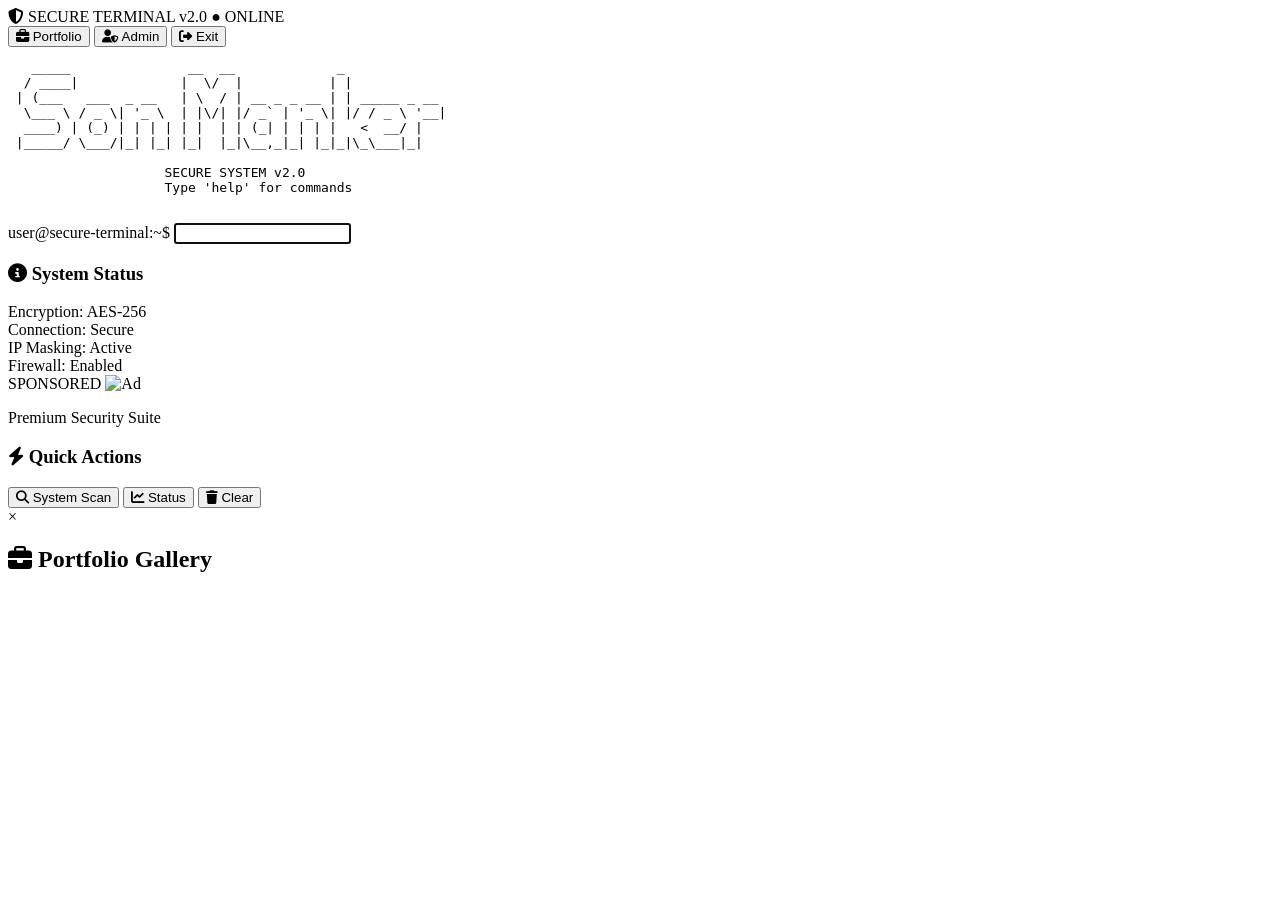
==== terminal.html @ 0ceed342 "Create terminal.html" ====
<!DOCTYPE html>
<html lang="en">
<head>
    <meta charset="UTF-8">
    <meta name="viewport" content="width=device-width, initial-scale=1.0">
    <title>SECURE TERMINAL | Command Interface</title>
    <link rel="stylesheet" href="css/style.css">
    <link rel="stylesheet" href="css/terminal.css">
    <link rel="stylesheet" href="https://cdnjs.cloudflare.com/ajax/libs/font-awesome/6.4.0/css/all.min.css">
</head>
<body>
    <div class="terminal-container">
        <!-- Header -->
        <header class="terminal-header">
            <div class="header-left">
                <i class="fas fa-shield-alt"></i>
                <span>SECURE TERMINAL v2.0</span>
                <span class="status-indicator online">● ONLINE</span>
            </div>
            <div class="header-right">
                <button onclick="showPortfolio()" class="nav-btn">
                    <i class="fas fa-briefcase"></i> Portfolio
                </button>
                <button onclick="openAdmin()" class="nav-btn admin">
                    <i class="fas fa-user-shield"></i> Admin
                </button>
                <button onclick="logout()" class="nav-btn danger">
                    <i class="fas fa-sign-out-alt"></i> Exit
                </button>
            </div>
        </header>

        <!-- Main Terminal -->
        <div class="terminal-window" id="terminalWindow">
            <div class="terminal-output" id="terminalOutput">
                <div class="welcome-message">
                    <pre>
   _____               __  __             _            
  / ____|             |  \/  |           | |           
 | (___   ___  _ __   | \  / | __ _ _ __ | | _____ _ __ 
  \___ \ / _ \| '_ \  | |\/| |/ _` | '_ \| |/ / _ \ '__|
  ____) | (_) | | | | | |  | | (_| | | | |   <  __/ |   
 |_____/ \___/|_| |_| |_|  |_|\__,_|_| |_|_|\_\___|_|   
                                                        
                    SECURE SYSTEM v2.0
                    Type 'help' for commands
                    </pre>
                </div>
            </div>
            <div class="terminal-input-line">
                <span class="prompt">user@secure-terminal:~$</span>
                <input type="text" id="terminalInput" class="terminal-input" autocomplete="off" autofocus>
            </div>
        </div>

        <!-- Sidebar Info -->
        <aside class="sidebar">
            <div class="system-info">
                <h3><i class="fas fa-info-circle"></i> System Status</h3>
                <div class="info-item">
                    <span>Encryption:</span>
                    <span class="secure">AES-256</span>
                </div>
                <div class="info-item">
                    <span>Connection:</span>
                    <span class="secure">Secure</span>
                </div>
                <div class="info-item">
                    <span>IP Masking:</span>
                    <span class="secure">Active</span>
                </div>
                <div class="info-item">
                    <span>Firewall:</span>
                    <span class="secure">Enabled</span>
                </div>
            </div>

            <div class="ads-sidebar">
                <div class="ad-box">
                    <span class="ad-label">SPONSORED</span>
                    <img src="https://via.placeholder.com/200x150/00ff00/000000?text=Security+Pro" alt="Ad">
                    <p>Premium Security Suite</p>
                </div>
            </div>

            <div class="quick-actions">
                <h3><i class="fas fa-bolt"></i> Quick Actions</h3>
                <button onclick="executeCommand('scan')"><i class="fas fa-search"></i> System Scan</button>
                <button onclick="executeCommand('status')"><i class="fas fa-chart-line"></i> Status</button>
                <button onclick="executeCommand('clear')"><i class="fas fa-trash"></i> Clear</button>
            </div>
        </aside>
    </div>

    <!-- Portfolio Modal -->
    <div id="portfolioModal" class="modal">
        <div class="modal-content portfolio-modal">
            <span class="close" onclick="closePortfolio()">&times;</span>
            <h2><i class="fas fa-briefcase"></i> Portfolio Gallery</h2>
            <div class="portfolio-grid" id="portfolioGrid">
                <!-- Dynamic content -->
            </div>
        </div>
    </div>

    <script src="js/security.js"></script>
    <script src="js/terminal.js"></script>
</body>
</html>
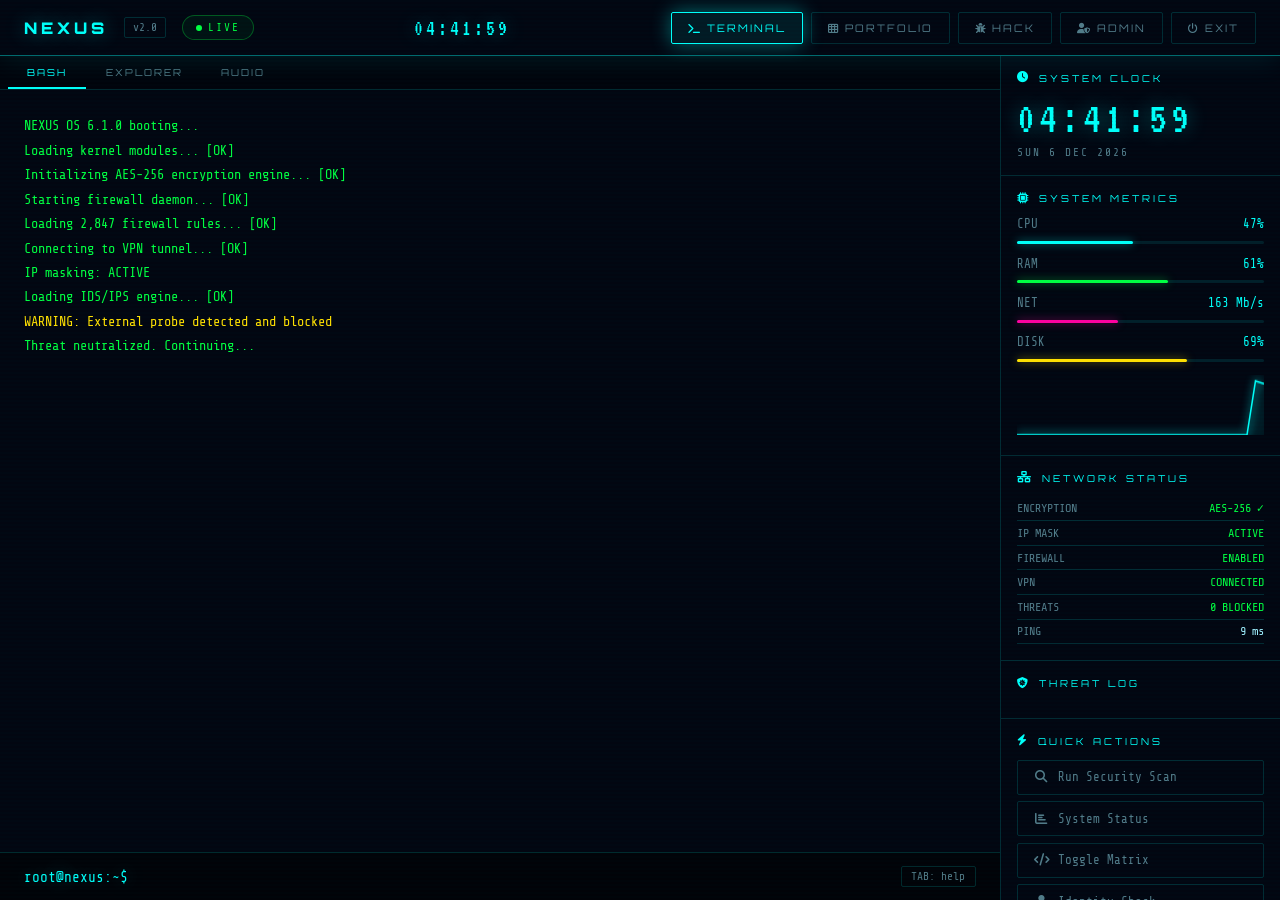
==== commit 13d16140: "Update terminal.html" ====
--- a/terminal.html
+++ b/terminal.html
@@ -3,107 +3,1415 @@
 <head>
     <meta charset="UTF-8">
     <meta name="viewport" content="width=device-width, initial-scale=1.0">
-    <title>SECURE TERMINAL | Command Interface</title>
-    <link rel="stylesheet" href="css/style.css">
-    <link rel="stylesheet" href="css/terminal.css">
+    <title>NEXUS TERMINAL v2.0 | Command Interface</title>
+    <link rel="preconnect" href="https://fonts.googleapis.com">
+    <link href="https://fonts.googleapis.com/css2?family=Share+Tech+Mono&family=Orbitron:wght@400;700;900&family=VT323&display=swap" rel="stylesheet">
     <link rel="stylesheet" href="https://cdnjs.cloudflare.com/ajax/libs/font-awesome/6.4.0/css/all.min.css">
+    <style>
+        :root {
+            --cyan: #00fff9;
+            --pink: #ff00a0;
+            --green: #00ff41;
+            --purple: #b700ff;
+            --yellow: #ffe000;
+            --orange: #ff6b00;
+            --dark: #030712;
+            --panel: rgba(0,255,249,0.03);
+            --border: rgba(0,255,249,0.15);
+            --border-bright: rgba(0,255,249,0.4);
+            --text: #a0f0ff;
+            --text-dim: rgba(160,240,255,0.5);
+            --glow-c: 0 0 20px rgba(0,255,249,0.4);
+            --glow-p: 0 0 20px rgba(255,0,160,0.4);
+            --glow-g: 0 0 20px rgba(0,255,65,0.4);
+        }
+        * { margin: 0; padding: 0; box-sizing: border-box; }
+        body { font-family: 'Share Tech Mono', monospace; background: var(--dark); color: var(--text); overflow: hidden; height: 100vh; }
+
+        /* Scanlines */
+        body::before {
+            content: '';
+            position: fixed; top: 0; left: 0; width: 100%; height: 100%;
+            background: repeating-linear-gradient(0deg, transparent, transparent 2px, rgba(0,255,249,0.012) 2px, rgba(0,255,249,0.012) 4px);
+            pointer-events: none; z-index: 9999;
+        }
+
+        #matrixCanvas { position: fixed; top: 0; left: 0; width: 100%; height: 100%; z-index: 0; opacity: 0; transition: opacity 1s; pointer-events: none; }
+        #matrixCanvas.active { opacity: 0.12; }
+
+        /* Main Layout */
+        .app { position: relative; z-index: 1; display: grid; grid-template-rows: 56px 1fr; grid-template-columns: 1fr 280px; height: 100vh; }
+
+        /* Header */
+        .header {
+            grid-column: 1 / -1;
+            background: rgba(3,7,18,0.95);
+            border-bottom: 1px solid var(--border-bright);
+            display: flex; align-items: center; justify-content: space-between;
+            padding: 0 1.5rem;
+            backdrop-filter: blur(10px);
+            box-shadow: 0 2px 30px rgba(0,255,249,0.1);
+        }
+        .header-brand { display: flex; align-items: center; gap: 1rem; }
+        .brand-name { font-family: 'Orbitron', sans-serif; font-size: 1rem; font-weight: 900; letter-spacing: 4px; color: var(--cyan); text-shadow: var(--glow-c); }
+        .brand-version { font-size: 0.7rem; color: var(--text-dim); border: 1px solid var(--border); padding: 0.2rem 0.5rem; border-radius: 2px; }
+        .status-pill { display: flex; align-items: center; gap: 0.4rem; font-size: 0.7rem; letter-spacing: 2px; color: var(--green); padding: 0.3rem 0.8rem; border: 1px solid rgba(0,255,65,0.3); border-radius: 20px; background: rgba(0,255,65,0.05); }
+        .live-dot { width: 6px; height: 6px; border-radius: 50%; background: var(--green); animation: blink 1s ease-in-out infinite; }
+        @keyframes blink { 0%,100%{opacity:1} 50%{opacity:0.2} }
+
+        .header-nav { display: flex; gap: 0.5rem; }
+        .nav-btn {
+            font-family: 'Orbitron', sans-serif; font-size: 0.65rem; letter-spacing: 2px; padding: 0.5rem 1rem;
+            background: transparent; border: 1px solid var(--border); color: var(--text-dim);
+            cursor: pointer; transition: all 0.2s; border-radius: 2px; text-transform: uppercase;
+        }
+        .nav-btn:hover, .nav-btn.active { background: rgba(0,255,249,0.08); border-color: var(--cyan); color: var(--cyan); box-shadow: var(--glow-c); }
+        .nav-btn.pink:hover { background: rgba(255,0,160,0.08); border-color: var(--pink); color: var(--pink); box-shadow: var(--glow-p); }
+        .nav-btn.danger:hover { background: rgba(255,0,64,0.1); border-color: #ff0040; color: #ff0040; }
+
+        /* Clock in header */
+        .header-clock { font-family: 'VT323', monospace; font-size: 1.4rem; color: var(--cyan); text-shadow: var(--glow-c); letter-spacing: 3px; }
+
+        /* Terminal Area */
+        .terminal-area { display: flex; flex-direction: column; overflow: hidden; background: rgba(3,7,18,0.98); }
+        .terminal-tabs { display: flex; align-items: center; gap: 0; border-bottom: 1px solid var(--border); background: rgba(0,0,0,0.3); padding: 0 0.5rem; }
+        .tab {
+            font-family: 'Orbitron', sans-serif; font-size: 0.6rem; letter-spacing: 2px; padding: 0.6rem 1.2rem;
+            cursor: pointer; color: var(--text-dim); border-bottom: 2px solid transparent; transition: all 0.2s; text-transform: uppercase;
+        }
+        .tab.active { color: var(--cyan); border-bottom-color: var(--cyan); }
+        .tab:hover { color: var(--text); }
+
+        .terminal-output {
+            flex: 1; overflow-y: auto; padding: 1.5rem;
+            scrollbar-width: thin; scrollbar-color: var(--cyan) transparent;
+        }
+        .terminal-output::-webkit-scrollbar { width: 4px; }
+        .terminal-output::-webkit-scrollbar-thumb { background: var(--cyan); border-radius: 2px; }
+
+        /* Boot sequence */
+        .boot-line { opacity: 0; animation: fadeIn 0.1s forwards; color: var(--green); font-size: 0.85rem; line-height: 1.8; }
+        @keyframes fadeIn { to { opacity: 1; } }
+        .boot-ok { color: var(--green); }
+        .boot-warn { color: var(--yellow); }
+        .boot-err { color: var(--pink); }
+
+        /* Command line */
+        .cmd-line { display: flex; align-items: flex-start; gap: 0.5rem; margin: 0.3rem 0; }
+        .cmd-prompt { color: var(--cyan); flex-shrink: 0; font-size: 0.9rem; text-shadow: var(--glow-c); }
+        .cmd-user { color: var(--green); }
+        .cmd-text { color: var(--yellow); }
+
+        .cmd-output {
+            margin: 0.3rem 0 0.8rem 1.5rem; padding: 0.8rem 1rem;
+            background: rgba(0,255,249,0.03); border-left: 2px solid var(--border-bright);
+            font-size: 0.85rem; line-height: 1.8; white-space: pre-wrap; word-break: break-all;
+        }
+        .cmd-output.err { border-left-color: var(--pink); color: var(--pink); background: rgba(255,0,160,0.03); }
+        .cmd-output.success { border-left-color: var(--green); }
+        .cmd-output.warn { border-left-color: var(--yellow); color: var(--yellow); background: rgba(255,224,0,0.03); }
+
+        /* Input Line */
+        .input-bar {
+            display: flex; align-items: center; gap: 0.8rem;
+            padding: 0.8rem 1.5rem; border-top: 1px solid var(--border);
+            background: rgba(0,0,0,0.5);
+        }
+        .input-prompt { color: var(--cyan); font-size: 0.9rem; white-space: nowrap; flex-shrink: 0; text-shadow: var(--glow-c); }
+        .terminal-input {
+            flex: 1; background: transparent; border: none; color: var(--text);
+            font-family: 'Share Tech Mono', monospace; font-size: 0.9rem;
+            outline: none; caret-color: var(--cyan);
+        }
+        .input-suggestions {
+            font-size: 0.7rem; color: var(--text-dim); flex-shrink: 0;
+            padding: 0.2rem 0.6rem; border: 1px solid var(--border); border-radius: 2px;
+            cursor: pointer; transition: all 0.2s;
+        }
+        .input-suggestions:hover { color: var(--cyan); border-color: var(--cyan); }
+
+        /* Sidebar */
+        .sidebar {
+            background: rgba(3,7,18,0.95); border-left: 1px solid var(--border);
+            display: flex; flex-direction: column; overflow-y: auto; overflow-x: hidden;
+            scrollbar-width: thin; scrollbar-color: var(--border) transparent;
+        }
+
+        /* Widget Sections */
+        .widget { border-bottom: 1px solid var(--border); padding: 1rem; }
+        .widget-title { font-family: 'Orbitron', sans-serif; font-size: 0.6rem; letter-spacing: 3px; color: var(--cyan); text-transform: uppercase; margin-bottom: 0.8rem; display: flex; align-items: center; gap: 0.5rem; }
+        .widget-title i { font-size: 0.7rem; }
+
+        /* Clock Widget */
+        .big-clock { font-family: 'VT323', monospace; font-size: 2.8rem; color: var(--cyan); text-shadow: var(--glow-c); line-height: 1; letter-spacing: 4px; }
+        .big-date { font-size: 0.7rem; color: var(--text-dim); margin-top: 0.3rem; letter-spacing: 2px; }
+
+        /* System Stats */
+        .stat-row { display: flex; justify-content: space-between; align-items: center; margin-bottom: 0.6rem; font-size: 0.78rem; }
+        .stat-label { color: var(--text-dim); }
+        .stat-val { color: var(--cyan); }
+        .stat-bar { width: 100%; height: 3px; background: rgba(0,255,249,0.1); border-radius: 2px; margin-bottom: 0.8rem; }
+        .stat-fill { height: 100%; border-radius: 2px; transition: width 0.5s ease; }
+        .fill-green { background: var(--green); box-shadow: 0 0 8px rgba(0,255,65,0.5); }
+        .fill-cyan { background: var(--cyan); box-shadow: 0 0 8px rgba(0,255,249,0.5); }
+        .fill-pink { background: var(--pink); box-shadow: 0 0 8px rgba(255,0,160,0.5); }
+        .fill-yellow { background: var(--yellow); box-shadow: 0 0 8px rgba(255,224,0,0.5); }
+
+        /* Network Widget */
+        .net-item { display: flex; justify-content: space-between; font-size: 0.75rem; padding: 0.3rem 0; border-bottom: 1px solid var(--border); }
+        .net-label { color: var(--text-dim); }
+        .net-val.secure { color: var(--green); }
+        .net-val.warn { color: var(--yellow); }
+
+        /* Threat Log */
+        .threat-item { font-size: 0.72rem; padding: 0.4rem 0; border-bottom: 1px solid var(--border); display: flex; gap: 0.5rem; align-items: flex-start; }
+        .threat-time { color: var(--text-dim); flex-shrink: 0; }
+        .threat-msg { color: var(--yellow); }
+        .threat-msg.blocked { color: var(--green); }
+        .threat-msg.critical { color: var(--pink); }
+
+        /* Quick actions */
+        .action-btn {
+            width: 100%; margin-bottom: 0.4rem; padding: 0.6rem 1rem;
+            background: transparent; border: 1px solid var(--border); color: var(--text-dim);
+            cursor: pointer; font-family: 'Share Tech Mono', monospace; font-size: 0.78rem;
+            text-align: left; border-radius: 2px; transition: all 0.2s;
+            display: flex; align-items: center; gap: 0.6rem;
+        }
+        .action-btn:hover { border-color: var(--cyan); color: var(--cyan); background: rgba(0,255,249,0.05); box-shadow: var(--glow-c); }
+        .action-btn i { width: 14px; text-align: center; }
+
+        /* Mini chart */
+        #netChart { width: 100%; height: 60px; }
+
+        /* Tab panels */
+        .tab-panel { display: none; }
+        .tab-panel.active { display: block; }
+
+        /* Hack Game */
+        .hack-container { padding: 1rem; }
+        .hack-title { font-family: 'Orbitron', sans-serif; font-size: 0.8rem; color: var(--pink); letter-spacing: 3px; margin-bottom: 1rem; text-shadow: var(--glow-p); }
+        .hack-grid { display: grid; grid-template-columns: repeat(8, 1fr); gap: 4px; margin-bottom: 1rem; }
+        .hack-cell {
+            height: 36px; border: 1px solid var(--border); display: flex; align-items: center; justify-content: center;
+            font-size: 0.8rem; cursor: pointer; transition: all 0.15s; border-radius: 2px;
+            background: rgba(0,255,249,0.02);
+        }
+        .hack-cell:hover { background: rgba(0,255,249,0.1); border-color: var(--cyan); }
+        .hack-cell.selected { background: rgba(0,255,249,0.15); border-color: var(--cyan); color: var(--cyan); }
+        .hack-cell.correct { background: rgba(0,255,65,0.15); border-color: var(--green); color: var(--green); animation: pulse 0.3s; }
+        .hack-cell.wrong { background: rgba(255,0,160,0.15); border-color: var(--pink); color: var(--pink); }
+        .hack-info { display: flex; justify-content: space-between; font-size: 0.8rem; margin-bottom: 0.8rem; }
+        .hack-attempts { color: var(--pink); }
+        .hack-target { color: var(--yellow); }
+        .hack-progress { height: 6px; background: rgba(0,255,249,0.1); border-radius: 3px; margin-bottom: 1rem; }
+        .hack-progress-fill { height: 100%; background: linear-gradient(90deg, var(--cyan), var(--pink)); border-radius: 3px; transition: width 0.3s; }
+        .hack-log { font-size: 0.75rem; color: var(--text-dim); line-height: 1.8; height: 80px; overflow-y: auto; }
+        .hack-btn {
+            font-family: 'Orbitron', sans-serif; font-size: 0.7rem; letter-spacing: 2px; padding: 0.6rem 1.5rem;
+            background: rgba(255,0,160,0.1); border: 1px solid var(--pink); color: var(--pink);
+            cursor: pointer; transition: all 0.2s; margin-top: 0.5rem;
+        }
+        .hack-btn:hover { background: var(--pink); color: #000; box-shadow: var(--glow-p); }
+
+        /* File System */
+        .fs-container { padding: 1rem; }
+        .fs-path { font-size: 0.8rem; color: var(--cyan); margin-bottom: 0.8rem; padding: 0.4rem 0.8rem; border: 1px solid var(--border); background: rgba(0,255,249,0.03); }
+        .fs-item { display: flex; align-items: center; gap: 0.6rem; padding: 0.4rem 0.6rem; cursor: pointer; transition: all 0.15s; border-radius: 2px; font-size: 0.82rem; }
+        .fs-item:hover { background: rgba(0,255,249,0.06); }
+        .fs-item.dir { color: var(--cyan); }
+        .fs-item.file { color: var(--text-dim); }
+        .fs-item.exec { color: var(--green); }
+        .fs-item i { width: 14px; text-align: center; }
+
+        /* Portfolio */
+        .portfolio-grid { display: grid; grid-template-columns: repeat(3, 1fr); gap: 1rem; padding: 1rem; }
+        .port-card {
+            background: rgba(0,255,249,0.03); border: 1px solid var(--border); border-radius: 4px;
+            padding: 1rem; cursor: pointer; transition: all 0.3s; position: relative; overflow: hidden;
+        }
+        .port-card::before {
+            content: ''; position: absolute; top: -50%; left: -50%; width: 200%; height: 200%;
+            background: linear-gradient(45deg, transparent, rgba(0,255,249,0.05), transparent);
+            transform: rotate(45deg); transition: left 0.6s;
+        }
+        .port-card:hover { border-color: var(--cyan); box-shadow: var(--glow-c); transform: translateY(-3px); }
+        .port-card:hover::before { left: 150%; }
+        .port-icon { font-size: 2rem; margin-bottom: 0.8rem; }
+        .port-name { font-family: 'Orbitron', sans-serif; font-size: 0.7rem; color: var(--cyan); letter-spacing: 2px; margin-bottom: 0.5rem; }
+        .port-desc { font-size: 0.75rem; color: var(--text-dim); line-height: 1.5; }
+        .port-tag { display: inline-block; font-size: 0.6rem; padding: 0.2rem 0.5rem; margin-top: 0.5rem; border: 1px solid var(--border); border-radius: 2px; color: var(--yellow); }
+
+        /* Admin Modal */
+        .modal-overlay {
+            display: none; position: fixed; top: 0; left: 0; width: 100%; height: 100%;
+            background: rgba(0,0,0,0.85); z-index: 1000; align-items: center; justify-content: center;
+            backdrop-filter: blur(4px);
+        }
+        .modal-overlay.open { display: flex; }
+        .modal-box {
+            background: rgba(3,7,18,0.98); border: 1px solid var(--pink); border-radius: 4px;
+            padding: 2.5rem; width: 420px; max-width: 90vw;
+            box-shadow: 0 0 60px rgba(255,0,160,0.3);
+            animation: modalIn 0.3s ease-out;
+        }
+        @keyframes modalIn { from { opacity:0; transform: scale(0.9) translateY(-20px); } to { opacity:1; transform: none; } }
+        .modal-icon { text-align: center; margin-bottom: 1.5rem; }
+        .modal-icon i { font-size: 3rem; color: var(--pink); text-shadow: var(--glow-p); }
+        .modal-title { font-family: 'Orbitron', sans-serif; text-align: center; letter-spacing: 4px; color: var(--pink); margin-bottom: 0.5rem; font-size: 1rem; }
+        .modal-sub { text-align: center; color: var(--text-dim); font-size: 0.75rem; letter-spacing: 2px; margin-bottom: 2rem; }
+        .modal-input-wrap { position: relative; margin-bottom: 1rem; }
+        .modal-input-wrap i { position: absolute; left: 1rem; top: 50%; transform: translateY(-50%); color: var(--pink); }
+        .modal-input {
+            width: 100%; padding: 0.9rem 0.9rem 0.9rem 2.8rem;
+            background: rgba(255,0,160,0.05); border: 1px solid rgba(255,0,160,0.3); color: var(--text);
+            font-family: 'Share Tech Mono', monospace; font-size: 0.9rem; outline: none; border-radius: 2px; transition: all 0.2s;
+        }
+        .modal-input:focus { border-color: var(--pink); box-shadow: 0 0 15px rgba(255,0,160,0.2); }
+        .modal-submit {
+            width: 100%; padding: 1rem; background: rgba(255,0,160,0.1); border: 1px solid var(--pink);
+            color: var(--pink); font-family: 'Orbitron', sans-serif; font-size: 0.75rem; letter-spacing: 3px;
+            cursor: pointer; transition: all 0.3s; margin-top: 0.5rem;
+        }
+        .modal-submit:hover { background: var(--pink); color: #000; box-shadow: var(--glow-p); }
+        .modal-close { position: absolute; top: 1rem; right: 1rem; background: none; border: none; color: var(--text-dim); font-size: 1.2rem; cursor: pointer; }
+        .modal-close:hover { color: var(--pink); }
+        .modal-box-inner { position: relative; }
+
+        /* Music Player */
+        .music-player { padding: 1rem; }
+        .now-playing { display: flex; align-items: center; gap: 0.8rem; margin-bottom: 1rem; }
+        .track-art { width: 50px; height: 50px; background: linear-gradient(135deg, var(--purple), var(--pink)); border-radius: 4px; display: flex; align-items: center; justify-content: center; font-size: 1.5rem; flex-shrink: 0; }
+        .track-art.spinning { animation: spin 4s linear infinite; }
+        @keyframes spin { to { transform: rotate(360deg); } }
+        .track-info { flex: 1; min-width: 0; }
+        .track-name { font-size: 0.82rem; color: var(--cyan); white-space: nowrap; overflow: hidden; text-overflow: ellipsis; }
+        .track-artist { font-size: 0.72rem; color: var(--text-dim); }
+        .music-controls { display: flex; align-items: center; justify-content: center; gap: 1rem; margin-bottom: 1rem; }
+        .music-btn { background: none; border: 1px solid var(--border); color: var(--text-dim); width: 34px; height: 34px; border-radius: 50%; cursor: pointer; transition: all 0.2s; display: flex; align-items: center; justify-content: center; font-size: 0.9rem; }
+        .music-btn:hover { border-color: var(--cyan); color: var(--cyan); box-shadow: var(--glow-c); }
+        .music-btn.play { border-color: var(--cyan); color: var(--cyan); background: rgba(0,255,249,0.1); width: 44px; height: 44px; font-size: 1.1rem; }
+        .music-btn.play:hover { background: var(--cyan); color: #000; }
+        .music-progress { position: relative; margin-bottom: 0.5rem; }
+        .progress-bg { width: 100%; height: 3px; background: rgba(0,255,249,0.1); border-radius: 2px; cursor: pointer; }
+        .progress-fill { height: 100%; background: linear-gradient(90deg, var(--cyan), var(--purple)); border-radius: 2px; transition: width 0.1s linear; }
+        .progress-times { display: flex; justify-content: space-between; font-size: 0.68rem; color: var(--text-dim); margin-top: 0.4rem; }
+        .volume-row { display: flex; align-items: center; gap: 0.6rem; margin-top: 0.5rem; }
+        .volume-row i { color: var(--text-dim); font-size: 0.8rem; }
+        .vol-slider { flex: 1; -webkit-appearance: none; height: 3px; background: rgba(0,255,249,0.2); border-radius: 2px; outline: none; cursor: pointer; }
+        .vol-slider::-webkit-slider-thumb { -webkit-appearance: none; width: 12px; height: 12px; border-radius: 50%; background: var(--cyan); cursor: pointer; }
+        .playlist { margin-top: 1rem; border-top: 1px solid var(--border); padding-top: 0.8rem; }
+        .playlist-item { display: flex; align-items: center; gap: 0.6rem; padding: 0.4rem 0.4rem; border-radius: 2px; cursor: pointer; transition: all 0.15s; font-size: 0.75rem; }
+        .playlist-item:hover { background: rgba(0,255,249,0.06); }
+        .playlist-item.active { color: var(--cyan); }
+        .playlist-num { color: var(--text-dim); width: 16px; text-align: right; flex-shrink: 0; }
+        .playlist-name { flex: 1; color: var(--text); }
+        .playlist-item.active .playlist-name { color: var(--cyan); }
+        .playlist-dur { color: var(--text-dim); flex-shrink: 0; }
+
+        /* Spectrogram */
+        #spectroCanvas { width: 100%; height: 40px; margin: 0.5rem 0; }
+
+        /* Scrollbar */
+        ::-webkit-scrollbar { width: 4px; height: 4px; }
+        ::-webkit-scrollbar-track { background: transparent; }
+        ::-webkit-scrollbar-thumb { background: var(--border-bright); border-radius: 2px; }
+
+        /* Glitch animation */
+        @keyframes glitchAnim {
+            0%,100% { transform: translate(0); clip-path: none; }
+            5% { transform: translate(-3px, 1px); clip-path: polygon(0 20%, 100% 20%, 100% 30%, 0 30%); }
+            10% { transform: translate(3px, -1px); clip-path: polygon(0 60%, 100% 60%, 100% 70%, 0 70%); }
+            15% { transform: translate(0); clip-path: none; }
+        }
+
+        @keyframes pulse { 0%,100%{transform:scale(1)} 50%{transform:scale(1.05)} }
+
+        /* Responsive */
+        @media (max-width: 900px) {
+            .app { grid-template-columns: 1fr; }
+            .sidebar { display: none; }
+            .portfolio-grid { grid-template-columns: repeat(2, 1fr); }
+        }
+        @media (max-width: 500px) {
+            .portfolio-grid { grid-template-columns: 1fr; }
+        }
+
+        /* ASCII art colors */
+        .ascii-cyan { color: var(--cyan); }
+        .ascii-pink { color: var(--pink); }
+
+        /* Typing cursor */
+        .typing::after { content: '█'; animation: blink 0.7s step-end infinite; }
+
+        /* Autocomplete dropdown */
+        .autocomplete-dropdown {
+            position: absolute; bottom: 100%; left: 0; right: 0;
+            background: rgba(3,7,18,0.98); border: 1px solid var(--border-bright);
+            border-bottom: none; z-index: 100; display: none;
+        }
+        .autocomplete-item { padding: 0.4rem 1.5rem; font-size: 0.8rem; cursor: pointer; color: var(--text-dim); transition: all 0.15s; }
+        .autocomplete-item:hover, .autocomplete-item.highlighted { background: rgba(0,255,249,0.08); color: var(--cyan); }
+        .input-wrapper { position: relative; flex: 1; display: flex; align-items: center; }
+    </style>
 </head>
 <body>
-    <div class="terminal-container">
-        <!-- Header -->
-        <header class="terminal-header">
-            <div class="header-left">
-                <i class="fas fa-shield-alt"></i>
-                <span>SECURE TERMINAL v2.0</span>
-                <span class="status-indicator online">● ONLINE</span>
-            </div>
-            <div class="header-right">
-                <button onclick="showPortfolio()" class="nav-btn">
-                    <i class="fas fa-briefcase"></i> Portfolio
-                </button>
-                <button onclick="openAdmin()" class="nav-btn admin">
-                    <i class="fas fa-user-shield"></i> Admin
-                </button>
-                <button onclick="logout()" class="nav-btn danger">
-                    <i class="fas fa-sign-out-alt"></i> Exit
-                </button>
-            </div>
-        </header>
-
-        <!-- Main Terminal -->
-        <div class="terminal-window" id="terminalWindow">
-            <div class="terminal-output" id="terminalOutput">
-                <div class="welcome-message">
-                    <pre>
-   _____               __  __             _            
-  / ____|             |  \/  |           | |           
- | (___   ___  _ __   | \  / | __ _ _ __ | | _____ _ __ 
-  \___ \ / _ \| '_ \  | |\/| |/ _` | '_ \| |/ / _ \ '__|
-  ____) | (_) | | | | | |  | | (_| | | | |   <  __/ |   
- |_____/ \___/|_| |_| |_|  |_|\__,_|_| |_|_|\_\___|_|   
-                                                        
-                    SECURE SYSTEM v2.0
-                    Type 'help' for commands
-                    </pre>
-                </div>
-            </div>
-            <div class="terminal-input-line">
-                <span class="prompt">user@secure-terminal:~$</span>
-                <input type="text" id="terminalInput" class="terminal-input" autocomplete="off" autofocus>
-            </div>
+<canvas id="matrixCanvas"></canvas>
+
+<div class="app">
+    <!-- Header -->
+    <header class="header">
+        <div class="header-brand">
+            <div class="brand-name">NEXUS</div>
+            <div class="brand-version">v2.0</div>
+            <div class="status-pill"><span class="live-dot"></span> LIVE</div>
         </div>
-
-        <!-- Sidebar Info -->
-        <aside class="sidebar">
-            <div class="system-info">
-                <h3><i class="fas fa-info-circle"></i> System Status</h3>
-                <div class="info-item">
-                    <span>Encryption:</span>
-                    <span class="secure">AES-256</span>
-                </div>
-                <div class="info-item">
-                    <span>Connection:</span>
-                    <span class="secure">Secure</span>
-                </div>
-                <div class="info-item">
-                    <span>IP Masking:</span>
-                    <span class="secure">Active</span>
-                </div>
-                <div class="info-item">
-                    <span>Firewall:</span>
-                    <span class="secure">Enabled</span>
-                </div>
-            </div>
-
-            <div class="ads-sidebar">
-                <div class="ad-box">
-                    <span class="ad-label">SPONSORED</span>
-                    <img src="https://via.placeholder.com/200x150/00ff00/000000?text=Security+Pro" alt="Ad">
-                    <p>Premium Security Suite</p>
-                </div>
-            </div>
-
-            <div class="quick-actions">
-                <h3><i class="fas fa-bolt"></i> Quick Actions</h3>
-                <button onclick="executeCommand('scan')"><i class="fas fa-search"></i> System Scan</button>
-                <button onclick="executeCommand('status')"><i class="fas fa-chart-line"></i> Status</button>
-                <button onclick="executeCommand('clear')"><i class="fas fa-trash"></i> Clear</button>
-            </div>
-        </aside>
-    </div>
-
-    <!-- Portfolio Modal -->
-    <div id="portfolioModal" class="modal">
-        <div class="modal-content portfolio-modal">
-            <span class="close" onclick="closePortfolio()">&times;</span>
-            <h2><i class="fas fa-briefcase"></i> Portfolio Gallery</h2>
-            <div class="portfolio-grid" id="portfolioGrid">
-                <!-- Dynamic content -->
-            </div>
+        <div class="header-clock" id="headerClock">00:00:00</div>
+        <nav class="header-nav">
+            <button class="nav-btn active" onclick="switchView('terminal')"><i class="fas fa-terminal"></i> TERMINAL</button>
+            <button class="nav-btn" onclick="switchView('portfolio')"><i class="fas fa-th"></i> PORTFOLIO</button>
+            <button class="nav-btn" onclick="switchView('hack')"><i class="fas fa-bug"></i> HACK</button>
+            <button class="nav-btn pink" onclick="openAdmin()"><i class="fas fa-user-shield"></i> ADMIN</button>
+            <button class="nav-btn danger" onclick="doLogout()"><i class="fas fa-power-off"></i> EXIT</button>
+        </nav>
+    </header>
+
+    <!-- Main Terminal Panel -->
+    <div class="terminal-area" id="mainPanel">
+        <div class="terminal-tabs">
+            <span class="tab active" onclick="switchTab('terminal','main-output')">BASH</span>
+            <span class="tab" onclick="switchTab('filesystem','main-output')">EXPLORER</span>
+            <span class="tab" onclick="switchTab('music','main-output')">AUDIO</span>
+        </div>
+
+        <!-- Terminal Output -->
+        <div class="terminal-output" id="main-output">
+            <!-- Boot sequence injected by JS -->
+        </div>
+
+        <!-- Input -->
+        <div class="input-bar">
+            <span class="input-prompt" id="currentPrompt">root@nexus:~$</span>
+            <div class="input-wrapper">
+                <div class="autocomplete-dropdown" id="autocomplete"></div>
+                <input type="text" class="terminal-input" id="mainInput" autocomplete="off" spellcheck="false" autofocus>
+            </div>
+            <span class="input-suggestions" onclick="executeCommand('help')">TAB: help</span>
         </div>
     </div>
 
-    <script src="js/security.js"></script>
-    <script src="js/terminal.js"></script>
+    <!-- Sidebar -->
+    <aside class="sidebar">
+        <!-- Clock -->
+        <div class="widget">
+            <div class="widget-title"><i class="fas fa-clock"></i> SYSTEM CLOCK</div>
+            <div class="big-clock" id="bigClock">00:00:00</div>
+            <div class="big-date" id="bigDate">LOADING...</div>
+        </div>
+
+        <!-- System Stats -->
+        <div class="widget">
+            <div class="widget-title"><i class="fas fa-microchip"></i> SYSTEM METRICS</div>
+            <div class="stat-row"><span class="stat-label">CPU</span><span class="stat-val" id="cpuVal">0%</span></div>
+            <div class="stat-bar"><div class="stat-fill fill-cyan" id="cpuBar" style="width:0%"></div></div>
+            <div class="stat-row"><span class="stat-label">RAM</span><span class="stat-val" id="ramVal">0%</span></div>
+            <div class="stat-bar"><div class="stat-fill fill-green" id="ramBar" style="width:0%"></div></div>
+            <div class="stat-row"><span class="stat-label">NET</span><span class="stat-val" id="netVal">0 Mbps</span></div>
+            <div class="stat-bar"><div class="stat-fill fill-pink" id="netBar" style="width:0%"></div></div>
+            <div class="stat-row"><span class="stat-label">DISK</span><span class="stat-val" id="diskVal">0%</span></div>
+            <div class="stat-bar"><div class="stat-fill fill-yellow" id="diskBar" style="width:0%"></div></div>
+            <canvas id="netChart"></canvas>
+        </div>
+
+        <!-- Network -->
+        <div class="widget">
+            <div class="widget-title"><i class="fas fa-network-wired"></i> NETWORK STATUS</div>
+            <div class="net-item"><span class="net-label">ENCRYPTION</span><span class="net-val secure">AES-256 ✓</span></div>
+            <div class="net-item"><span class="net-label">IP MASK</span><span class="net-val secure">ACTIVE</span></div>
+            <div class="net-item"><span class="net-label">FIREWALL</span><span class="net-val secure">ENABLED</span></div>
+            <div class="net-item"><span class="net-label">VPN</span><span class="net-val secure">CONNECTED</span></div>
+            <div class="net-item"><span class="net-label">THREATS</span><span class="net-val secure" id="threatCount">0 BLOCKED</span></div>
+            <div class="net-item"><span class="net-label">PING</span><span class="net-val" id="pingVal">-- ms</span></div>
+        </div>
+
+        <!-- Threat Log -->
+        <div class="widget">
+            <div class="widget-title"><i class="fas fa-shield-virus"></i> THREAT LOG</div>
+            <div id="threatLog" style="max-height:120px;overflow-y:auto;"></div>
+        </div>
+
+        <!-- Quick Actions -->
+        <div class="widget">
+            <div class="widget-title"><i class="fas fa-bolt"></i> QUICK ACTIONS</div>
+            <button class="action-btn" onclick="executeCommand('scan')"><i class="fas fa-search"></i> Run Security Scan</button>
+            <button class="action-btn" onclick="executeCommand('status')"><i class="fas fa-chart-bar"></i> System Status</button>
+            <button class="action-btn" onclick="executeCommand('matrix')"><i class="fas fa-code"></i> Toggle Matrix</button>
+            <button class="action-btn" onclick="executeCommand('whoami')"><i class="fas fa-user"></i> Identity Check</button>
+            <button class="action-btn" onclick="executeCommand('clear')"><i class="fas fa-trash"></i> Clear Terminal</button>
+        </div>
+    </aside>
+</div>
+
+<!-- Admin Modal -->
+<div class="modal-overlay" id="adminModal">
+    <div class="modal-box-inner" style="position:relative">
+        <div class="modal-box">
+            <div class="modal-icon"><i class="fas fa-lock"></i></div>
+            <div class="modal-title">ADMINISTRATOR ACCESS</div>
+            <div class="modal-sub">ENCRYPTED AUTHENTICATION REQUIRED</div>
+            <div class="modal-input-wrap">
+                <i class="fas fa-user"></i>
+                <input type="text" class="modal-input" id="adminUser" placeholder="USERNAME">
+            </div>
+            <div class="modal-input-wrap">
+                <i class="fas fa-key"></i>
+                <input type="password" class="modal-input" id="adminPass" placeholder="PASSWORD">
+            </div>
+            <button class="modal-submit" id="adminSubmit" onclick="doAdminLogin()">
+                <i class="fas fa-sign-in-alt"></i> AUTHENTICATE
+            </button>
+            <button class="modal-close" onclick="closeAdmin()"><i class="fas fa-times"></i></button>
+        </div>
+    </div>
+</div>
+
+<script>
+// ===================== MATRIX RAIN =====================
+const canvas = document.getElementById('matrixCanvas');
+const ctx = canvas.getContext('2d');
+let matrixActive = false;
+
+function resizeCanvas() { canvas.width = window.innerWidth; canvas.height = window.innerHeight; }
+resizeCanvas();
+window.addEventListener('resize', resizeCanvas);
+
+const matrixChars = 'ｦｧｨｩｪｫｬｭｮｯｰｱｲｳｴｵｶｷｸｹｺｻｼｽｾｿﾀﾁﾂﾃﾄﾅﾆﾇﾈﾉﾊﾋﾌﾍﾎﾏﾐﾑﾒﾓﾔﾕﾖﾗﾘﾙﾚﾛﾜﾝABCDEFGHIJKLMNOP0123456789'.split('');
+const matrixDrops = [];
+const fs = 13;
+let matrixCols = 0;
+
+function initMatrix() {
+    matrixCols = Math.floor(canvas.width / fs);
+    for (let i = 0; i < matrixCols; i++) matrixDrops[i] = Math.random() * -100;
+}
+initMatrix();
+
+function drawMatrix() {
+    if (!matrixActive) return;
+    ctx.fillStyle = 'rgba(3,7,18,0.06)';
+    ctx.fillRect(0, 0, canvas.width, canvas.height);
+    ctx.font = fs + 'px Share Tech Mono';
+    matrixDrops.forEach((y, i) => {
+        const c = matrixChars[Math.floor(Math.random() * matrixChars.length)];
+        const r = Math.random();
+        ctx.fillStyle = r > 0.97 ? '#fff' : (r > 0.6 ? '#00fff9' : '#00ff41');
+        ctx.fillText(c, i * fs, y * fs);
+        if (y * fs > canvas.height && Math.random() > 0.975) matrixDrops[i] = 0;
+        matrixDrops[i] += 0.5;
+    });
+}
+setInterval(drawMatrix, 40);
+
+function toggleMatrix() {
+    matrixActive = !matrixActive;
+    canvas.classList.toggle('active', matrixActive);
+    if (!matrixActive) { ctx.clearRect(0, 0, canvas.width, canvas.height); }
+    return matrixActive ? 'Matrix rain activated. Welcome to the grid.' : 'Matrix rain deactivated.';
+}
+
+// ===================== CLOCK =====================
+function updateClock() {
+    const now = new Date();
+    const t = now.toTimeString().split(' ')[0];
+    const days = ['SUN','MON','TUE','WED','THU','FRI','SAT'];
+    const months = ['JAN','FEB','MAR','APR','MAY','JUN','JUL','AUG','SEP','OCT','NOV','DEC'];
+    const d = `${days[now.getDay()]} ${now.getDate()} ${months[now.getMonth()]} ${now.getFullYear()}`;
+    document.getElementById('bigClock').textContent = t;
+    document.getElementById('headerClock').textContent = t;
+    document.getElementById('bigDate').textContent = d;
+}
+setInterval(updateClock, 1000);
+updateClock();
+
+// ===================== SYSTEM STATS =====================
+let netHistory = new Array(30).fill(0);
+function updateStats() {
+    const cpu = Math.floor(Math.random() * 40 + 20);
+    const ram = Math.floor(Math.random() * 25 + 45);
+    const net = Math.floor(Math.random() * 200 + 50);
+    const disk = Math.floor(Math.random() * 10 + 60);
+    const ping = Math.floor(Math.random() * 30 + 8);
+
+    document.getElementById('cpuVal').textContent = cpu + '%';
+    document.getElementById('cpuBar').style.width = cpu + '%';
+    document.getElementById('ramVal').textContent = ram + '%';
+    document.getElementById('ramBar').style.width = ram + '%';
+    document.getElementById('netVal').textContent = net + ' Mb/s';
+    document.getElementById('netBar').style.width = (net/400*100) + '%';
+    document.getElementById('diskVal').textContent = disk + '%';
+    document.getElementById('diskBar').style.width = disk + '%';
+    document.getElementById('pingVal').textContent = ping + ' ms';
+
+    netHistory.push(net);
+    netHistory.shift();
+    drawNetChart();
+}
+
+function drawNetChart() {
+    const c = document.getElementById('netChart');
+    const x = c.getContext('2d');
+    const w = c.width = c.offsetWidth, h = c.height = 50;
+    x.clearRect(0, 0, w, h);
+    const max = Math.max(...netHistory, 1);
+    x.beginPath();
+    x.strokeStyle = '#00fff9';
+    x.lineWidth = 1.5;
+    x.shadowColor = '#00fff9';
+    x.shadowBlur = 8;
+    netHistory.forEach((v, i) => {
+        const px = (i / (netHistory.length - 1)) * w;
+        const py = h - (v / max) * h * 0.9;
+        i === 0 ? x.moveTo(px, py) : x.lineTo(px, py);
+    });
+    x.stroke();
+    x.lineTo(w, h); x.lineTo(0, h); x.closePath();
+    x.fillStyle = 'rgba(0,255,249,0.05)'; x.fill();
+}
+
+setInterval(updateStats, 1500);
+updateStats();
+
+// ===================== THREAT SIMULATION =====================
+let threatCount = 0;
+const threatMessages = [
+    ['Brute force attempt blocked', 'blocked'],
+    ['Port scan detected: 45.xxx.xx.1', 'warn'],
+    ['DDoS mitigation active', 'blocked'],
+    ['SQL injection attempt neutralized', 'blocked'],
+    ['Suspicious login from CN', 'warn'],
+    ['Malware signature detected', 'critical'],
+    ['Phishing domain blocked', 'blocked'],
+    ['Zero-day exploit attempt', 'critical'],
+];
+
+function addThreat() {
+    const [msg, type] = threatMessages[Math.floor(Math.random() * threatMessages.length)];
+    const log = document.getElementById('threatLog');
+    const now = new Date().toTimeString().split(' ')[0];
+    const item = document.createElement('div');
+    item.className = 'threat-item';
+    item.innerHTML = `<span class="threat-time">${now}</span><span class="threat-msg ${type}">${msg}</span>`;
+    log.insertBefore(item, log.firstChild);
+    if (log.children.length > 8) log.removeChild(log.lastChild);
+    threatCount++;
+    document.getElementById('threatCount').textContent = threatCount + ' BLOCKED';
+}
+
+setInterval(addThreat, 4000 + Math.random() * 4000);
+
+// ===================== FILE SYSTEM =====================
+const fileSystem = {
+    '~': {
+        type: 'dir',
+        children: {
+            'documents': { type: 'dir', children: {
+                'mission_brief.txt': { type: 'file', content: '=== CLASSIFIED ===\nOperation: NEXUS PROTOCOL\nStatus: ACTIVE\nClearance: LEVEL 5\n\nObjective: [REDACTED]\nAssets: [REDACTED]\nEvacuation code: [REDACTED]' },
+                'personnel.csv': { type: 'file', content: 'ID,NAME,CLEARANCE\n001,AGENT_X,L5\n002,CIPHER,L4\n003,PHANTOM,L5' },
+                'README.md': { type: 'file', content: '# Nexus Terminal Documentation\n\nThis terminal provides secure access to classified infrastructure.\n\nCommands: help\nAdmin: admin\nMatrix: matrix' },
+            }},
+            'scripts': { type: 'dir', children: {
+                'scan.sh': { type: 'exec', content: '#!/bin/bash\n# Security scanner\nnmap -sV -O target_ip\n# Results piped to IDS' },
+                'encrypt.py': { type: 'exec', content: '#!/usr/bin/env python3\n# AES-256 File Encryptor\nfrom Crypto.Cipher import AES\n...' },
+                'honeypot.js': { type: 'exec', content: '// Honeypot trap module\nconst trap = new HoneypotServer(port=9001);' },
+            }},
+            'logs': { type: 'dir', children: {
+                'access.log': { type: 'file', content: '2024-01-15 00:01:23 - AUTH SUCCESS - user:root\n2024-01-15 00:03:11 - CMD: scan\n2024-01-15 00:07:44 - THREAT BLOCKED: SQLi' },
+                'system.log': { type: 'file', content: 'Kernel 6.1.0 booted\nAll services started\nFirewall rules loaded: 2,847' },
+            }},
+            '.hidden': { type: 'dir', children: {
+                'keys.gpg': { type: 'file', content: '[ENCRYPTED CONTENT - GPG REQUIRED]' },
+                'vault.enc': { type: 'file', content: '[AES-256 ENCRYPTED - ACCESS DENIED]' },
+            }}
+        }
+    }
+};
+
+let currentPath = '~';
+let currentDir = fileSystem['~'];
+
+function resolvePath(path) {
+    if (path === '~') return { path: '~', dir: fileSystem['~'] };
+    const parts = path.replace('~/', '').split('/').filter(Boolean);
+    let dir = fileSystem['~'];
+    let p = '~';
+    for (const part of parts) {
+        if (!dir.children || !dir.children[part]) return null;
+        dir = dir.children[part];
+        p += '/' + part;
+    }
+    return { path: p, dir };
+}
+
+// ===================== TERMINAL COMMANDS =====================
+const commands = {
+    help: () => `
+<span style="color:var(--cyan)">╔══════════════════════════════════════════════╗
+║          NEXUS TERMINAL — COMMAND HELP        ║
+╚══════════════════════════════════════════════╝</span>
+
+<span style="color:var(--yellow)">SYSTEM</span>
+  help          Show this menu
+  clear         Clear terminal
+  whoami        User identity
+  date          Date & time
+  uptime        System uptime
+  uname         System info
+  status        Full system report
+
+<span style="color:var(--yellow)">FILE SYSTEM</span>
+  ls            List files
+  ls -a         List all (including hidden)
+  cd [dir]      Change directory
+  cat [file]    Read file
+  pwd           Print working directory
+  tree          Directory tree
+
+<span style="color:var(--yellow)">NETWORK & SECURITY</span>
+  scan          Security scan
+  ping [host]   Ping a host
+  netstat       Network connections
+  trace         Trace route
+  encrypt [txt] Encrypt text
+  firewall      Firewall status
+
+<span style="color:var(--yellow)">TOOLS</span>
+  matrix        Toggle matrix rain
+  portfolio     View portfolio
+  admin         Admin panel
+  hack          Launch hacking game
+  music         Open music player
+  weather       Current weather
+  calc [expr]   Calculator
+
+<span style="color:var(--yellow)">SHORTCUTS</span>
+  Ctrl+L        Clear terminal
+  ↑/↓           Command history
+  Tab           Autocomplete`,
+
+    clear: () => { document.getElementById('main-output').innerHTML = ''; return ''; },
+    pwd: () => currentPath,
+    ls: (args) => {
+        const showHidden = args.includes('-a');
+        const children = currentDir.children || {};
+        let out = '';
+        Object.entries(children).forEach(([name, item]) => {
+            if (!showHidden && name.startsWith('.')) return;
+            const color = item.type === 'dir' ? 'var(--cyan)' : (item.type === 'exec' ? 'var(--green)' : 'var(--text)');
+            const icon = item.type === 'dir' ? '📁' : (item.type === 'exec' ? '⚙️' : '📄');
+            const suffix = item.type === 'dir' ? '/' : '';
+            out += `<span style="color:${color}">${icon} ${name}${suffix}</span>   `;
+        });
+        return out || '(empty directory)';
+    },
+    cd: (args) => {
+        const target = args[0] || '~';
+        if (target === '..') {
+            if (currentPath === '~') return 'Already at root';
+            const parts = currentPath.split('/');
+            parts.pop();
+            currentPath = parts.join('/') || '~';
+            const r = resolvePath(currentPath);
+            if (r) { currentDir = r.dir; document.getElementById('currentPrompt').textContent = `root@nexus:${currentPath}$`; }
+            return '';
+        }
+        if (target === '~') { currentPath = '~'; currentDir = fileSystem['~']; document.getElementById('currentPrompt').textContent = 'root@nexus:~$'; return ''; }
+        if (!currentDir.children || !currentDir.children[target]) return `cd: no such directory: ${target}`;
+        if (currentDir.children[target].type !== 'dir') return `cd: not a directory: ${target}`;
+        currentPath = currentPath === '~' ? `~/${target}` : `${currentPath}/${target}`;
+        currentDir = currentDir.children[target];
+        document.getElementById('currentPrompt').textContent = `root@nexus:${currentPath}$`;
+        return '';
+    },
+    cat: (args) => {
+        if (!args[0]) return 'Usage: cat [filename]';
+        const file = currentDir.children?.[args[0]];
+        if (!file) return `cat: ${args[0]}: No such file`;
+        if (file.type === 'dir') return `cat: ${args[0]}: Is a directory`;
+        return file.content;
+    },
+    tree: () => {
+        function renderTree(dir, prefix = '') {
+            if (!dir.children) return '';
+            let out = '';
+            const entries = Object.entries(dir.children);
+            entries.forEach(([name, item], idx) => {
+                const isLast = idx === entries.length - 1;
+                const connector = isLast ? '└── ' : '├── ';
+                const color = item.type === 'dir' ? 'var(--cyan)' : (item.type === 'exec' ? 'var(--green)' : 'var(--text)');
+                out += `${prefix}${connector}<span style="color:${color}">${name}${item.type==='dir'?'/':''}</span>\n`;
+                if (item.type === 'dir') {
+                    out += renderTree(item, prefix + (isLast ? '    ' : '│   '));
+                }
+            });
+            return out;
+        }
+        return `<span style="color:var(--cyan)">${currentPath}</span>\n` + renderTree(currentDir);
+    },
+    whoami: () => `<span style="color:var(--green)">USER:</span>     root
+<span style="color:var(--green)">ROLE:</span>     System Administrator
+<span style="color:var(--green)">CLEARANCE:</span> LEVEL 5 — TOP SECRET
+<span style="color:var(--green)">SESSION:</span>  ${generateToken().substring(0,16).toUpperCase()}
+<span style="color:var(--green)">IP:</span>       [MASKED — TOR ACTIVE]
+<span style="color:var(--green)">LOCATION:</span> [CLASSIFIED]
+<span style="color:var(--green)">2FA:</span>      ACTIVE`,
+    date: () => {
+        const n = new Date();
+        return `${n.toDateString()}  ${n.toTimeString()}\nUNIX: ${Math.floor(n.getTime()/1000)}\nISO:  ${n.toISOString()}`;
+    },
+    uptime: () => {
+        const u = Math.floor(Math.random()*30+10);
+        return `System up ${u} days, ${Math.floor(Math.random()*24)} hours — Load: ${(Math.random()*2+0.5).toFixed(2)} ${(Math.random()*1.5+0.3).toFixed(2)} ${(Math.random()*1+0.1).toFixed(2)}`;
+    },
+    uname: () => `NEXUS OS 6.1.0-nexus #1 SMP ${new Date().toDateString()} x86_64 GNU/Linux`,
+    status: () => `
+<span style="color:var(--cyan)">═══ SYSTEM STATUS REPORT ═══</span>
+CPU Usage:    ${Math.floor(Math.random()*30+20)}% / 100%
+RAM Usage:    ${(Math.random()*4+2).toFixed(1)}GB / 32GB
+Swap:         ${(Math.random()*0.5).toFixed(1)}GB / 8GB
+Disk:         ${Math.floor(Math.random()*100+400)}GB / 2TB
+Net I/O:      ↑ ${Math.floor(Math.random()*100+50)}Mb/s  ↓ ${Math.floor(Math.random()*200+100)}Mb/s
+Processes:    ${Math.floor(Math.random()*50+200)} running
+Threats:      ${threatCount} blocked this session
+Encryption:   AES-256-GCM ACTIVE
+Firewall:     2,847 rules loaded`,
+
+    scan: () => {
+        addThreat();
+        return `<span style="color:var(--green)">Initiating deep security scan...</span>
+
+[████████████████████] 100%
+
+<span style="color:var(--green)">✓ Kernel integrity</span>         PASS
+<span style="color:var(--green)">✓ Memory checksum</span>          PASS  
+<span style="color:var(--green)">✓ Port audit</span>               PASS (2/65535 open)
+<span style="color:var(--green)">✓ Process anomaly detection</span> PASS
+<span style="color:var(--green)">✓ Rootkit scan</span>             PASS
+<span style="color:var(--green)">✓ File integrity</span>           PASS
+<span style="color:var(--yellow)">⚠ Suspicious connections</span>   2 blocked
+<span style="color:var(--green)">✓ Certificate verification</span>  PASS
+
+Scan complete. System SECURE.`;
+    },
+    ping: (args) => {
+        const host = args[0] || '8.8.8.8';
+        return Array.from({length:4}, (_,i) => `Reply from ${host}: bytes=64 time=${Math.floor(Math.random()*30+5)}ms TTL=116`).join('\n') + `\n\n4 packets transmitted, 4 received, 0% loss`;
+    },
+    netstat: () => `Proto  Local            Foreign          State
+TCP    0.0.0.0:443      *:*              LISTEN
+TCP    0.0.0.0:22       *:*              LISTEN
+TCP    127.0.0.1:3306   *:*              LISTEN
+TCP    [MASKED]:52xxx   8.8.8.8:443      ESTABLISHED
+TCP    [MASKED]:51xxx   [CLASSIFIED]:80  ESTABLISHED`,
+    trace: (args) => {
+        const h = args[0] || '1.1.1.1';
+        return Array.from({length:8}, (_,i) => ` ${i+1}  nexus-hop-${i+1}.secure  ${Math.floor(Math.random()*20+5)}ms`).join('\n');
+    },
+    encrypt: (args) => {
+        if (!args.length) return 'Usage: encrypt [text]';
+        const text = args.join(' ');
+        const encrypted = btoa(text).split('').map(c => Math.random()>0.5?c.toUpperCase():c.toLowerCase()).join('');
+        return `Input:     ${text}\nAlgorithm: AES-256-GCM\nEncrypted: ${encrypted}${generateToken().substring(0,8)}\nKey ID:    ${generateToken().substring(0,8).toUpperCase()}`;
+    },
+    firewall: () => `<span style="color:var(--green)">FIREWALL STATUS: ACTIVE</span>
+
+Rules loaded:  2,847
+Blocked today: ${threatCount + Math.floor(Math.random()*200+100)}
+Allowed:       ${Math.floor(Math.random()*5000+10000)}
+Last updated:  ${new Date().toLocaleString()}
+
+Active rules:
+  BLOCK  0.0.0.0/0 → port 23 (telnet)
+  BLOCK  0.0.0.0/0 → port 21 (ftp)
+  ALLOW  10.0.0.0/8 → port 22 (ssh)
+  ALLOW  0.0.0.0/0 → port 443 (https)`,
+
+    matrix: () => toggleMatrix(),
+    portfolio: () => { switchView('portfolio'); return 'Opening portfolio gallery...'; },
+    admin: () => { openAdmin(); return 'Authenticating to admin panel...'; },
+    hack: () => { switchView('hack'); return 'Launching hacking simulation...'; },
+    music: () => { switchTab('music', 'main-output'); return 'Opening audio interface...'; },
+    weather: () => `<span style="color:var(--cyan)">WEATHER — [LOCATION CLASSIFIED]</span>
+
+  ⛅  Partly Cloudy
+  🌡️  22°C / 72°F
+  💨  Wind: 14 km/h NW  
+  💧  Humidity: 58%
+  👁️  Visibility: 10km
+  
+<span style="color:var(--text-dim)">Data source: [REDACTED SATELLITE]</span>`,
+    calc: (args) => {
+        if (!args.length) return 'Usage: calc [expression] e.g. calc 2+2';
+        try {
+            const expr = args.join(' ').replace(/[^0-9+\-*/(). %]/g,'');
+            const result = Function('"use strict"; return (' + expr + ')')();
+            return `${args.join(' ')} = ${result}`;
+        } catch { return 'Invalid expression'; }
+    },
+    contact: () => `<span style="color:var(--cyan)">CONTACT INFORMATION</span>
+  
+  Email:    nexus@secure.terminal
+  Signal:   [ENCRYPTED CHANNEL]
+  PGP Key:  ${generateToken().substring(0,16).toUpperCase()}
+  
+  <span style="color:var(--text-dim)">All communications are end-to-end encrypted.</span>`,
+    exit: () => { setTimeout(doLogout, 1000); return 'Terminating session...'; },
+    logout: () => { setTimeout(doLogout, 1000); return 'Logging out...'; },
+};
+
+function generateToken() {
+    return Array.from(crypto.getRandomValues(new Uint8Array(16))).map(b => b.toString(16).padStart(2,'0')).join('');
+}
+
+// ===================== TERMINAL ENGINE =====================
+const history = [];
+let historyIdx = -1;
+const output = document.getElementById('main-output');
+
+function printLine(html, cls = '') {
+    const d = document.createElement('div');
+    if (cls) d.className = cls;
+    d.innerHTML = html;
+    output.appendChild(d);
+    output.scrollTop = output.scrollHeight;
+    return d;
+}
+
+function executeCommand(rawCmd) {
+    if (!rawCmd.trim()) return;
+    history.unshift(rawCmd); historyIdx = -1;
+
+    printLine(`<span class="cmd-user">root@nexus</span><span style="color:var(--text-dim)">:</span><span style="color:var(--cyan)">${currentPath}</span><span style="color:var(--text-dim)">$</span> <span class="cmd-text">${rawCmd}</span>`);
+
+    const parts = rawCmd.trim().split(/\s+/);
+    const cmd = parts[0].toLowerCase();
+    const args = parts.slice(1);
+
+    let result;
+    if (commands[cmd]) {
+        result = commands[cmd](args);
+    } else {
+        result = `<span style="color:var(--pink)">command not found: ${cmd}</span>\nType <span style="color:var(--cyan)">help</span> for available commands.`;
+    }
+
+    if (result) {
+        const out = document.createElement('div');
+        out.className = 'cmd-output';
+        out.innerHTML = result;
+        output.appendChild(out);
+        output.scrollTop = output.scrollHeight;
+    }
+    document.getElementById('autocomplete').style.display = 'none';
+}
+
+// Input handling
+const input = document.getElementById('mainInput');
+input.addEventListener('keydown', (e) => {
+    if (e.key === 'Enter') { executeCommand(input.value); input.value = ''; }
+    else if (e.key === 'ArrowUp') { e.preventDefault(); if (historyIdx < history.length-1) { historyIdx++; input.value = history[historyIdx]; } }
+    else if (e.key === 'ArrowDown') { e.preventDefault(); if (historyIdx > 0) { historyIdx--; input.value = history[historyIdx]; } else { historyIdx = -1; input.value = ''; } }
+    else if (e.key === 'Tab') { e.preventDefault(); doAutocomplete(); }
+    else if (e.key === 'l' && e.ctrlKey) { e.preventDefault(); executeCommand('clear'); }
+});
+
+input.addEventListener('input', () => showAutocomplete(input.value));
+
+function showAutocomplete(val) {
+    const ac = document.getElementById('autocomplete');
+    if (!val.trim()) { ac.style.display = 'none'; return; }
+    const parts = val.trim().split(/\s+/);
+    if (parts.length > 1) { ac.style.display = 'none'; return; }
+    const q = parts[0].toLowerCase();
+    const matches = Object.keys(commands).filter(c => c.startsWith(q) && c !== q);
+    if (!matches.length) { ac.style.display = 'none'; return; }
+    ac.innerHTML = matches.slice(0,6).map(m => `<div class="autocomplete-item" onclick="input.value='${m}';autocomplete.style.display='none';input.focus();">${m}</div>`).join('');
+    ac.style.display = 'block';
+}
+
+function doAutocomplete() {
+    const q = input.value.toLowerCase().trim();
+    const matches = Object.keys(commands).filter(c => c.startsWith(q));
+    if (matches.length === 1) { input.value = matches[0]; document.getElementById('autocomplete').style.display = 'none'; }
+    else if (matches.length > 1) { executeCommand(''); input.value = ''; }
+}
+
+document.addEventListener('click', (e) => {
+    if (!e.target.closest('.autocomplete-item')) document.getElementById('autocomplete').style.display = 'none';
+    input.focus();
+});
+
+// Keyboard shortcut
+document.addEventListener('keydown', e => {
+    if (e.ctrlKey && e.key === 'l') { e.preventDefault(); executeCommand('clear'); }
+});
+
+// ===================== BOOT SEQUENCE =====================
+const bootLines = [
+    { text: 'NEXUS OS 6.1.0 booting...', delay: 100, class: '' },
+    { text: 'Loading kernel modules... [OK]', delay: 200, class: 'boot-ok' },
+    { text: 'Initializing AES-256 encryption engine... [OK]', delay: 350, class: 'boot-ok' },
+    { text: 'Starting firewall daemon... [OK]', delay: 500, class: 'boot-ok' },
+    { text: 'Loading 2,847 firewall rules... [OK]', delay: 650, class: 'boot-ok' },
+    { text: 'Connecting to VPN tunnel... [OK]', delay: 800, class: 'boot-ok' },
+    { text: 'IP masking: ACTIVE', delay: 950, class: 'boot-ok' },
+    { text: 'Loading IDS/IPS engine... [OK]', delay: 1100, class: 'boot-ok' },
+    { text: 'WARNING: External probe detected and blocked', delay: 1250, class: 'boot-warn' },
+    { text: 'Threat neutralized. Continuing...', delay: 1400, class: 'boot-ok' },
+    { text: 'Mounting encrypted volumes... [OK]', delay: 1550, class: 'boot-ok' },
+    { text: 'All systems nominal. Terminal ready.\n', delay: 1700, class: 'boot-ok' },
+    { text: '  ███╗   ██╗███████╗██╗  ██╗██╗   ██╗███████╗\n  ████╗  ██║██╔════╝╚██╗██╔╝██║   ██║██╔════╝\n  ██╔██╗ ██║█████╗   ╚███╔╝ ██║   ██║███████╗\n  ██║╚██╗██║██╔══╝   ██╔██╗ ██║   ██║╚════██║\n  ██║ ╚████║███████╗██╔╝ ██╗╚██████╔╝███████║\n  ╚═╝  ╚═══╝╚══════╝╚═╝  ╚═╝ ╚═════╝ ╚══════╝', delay: 1850, class: 'ascii-cyan', pre: true },
+    { text: '\nType <span style="color:var(--yellow)">help</span> for commands. Welcome, Administrator.\n', delay: 2100, class: '' },
+];
+
+bootLines.forEach(({ text, delay, class: cls, pre }) => {
+    setTimeout(() => {
+        const d = document.createElement(pre ? 'pre' : 'div');
+        d.className = `boot-line ${cls}`;
+        d.innerHTML = text;
+        d.style.animationDelay = '0s';
+        output.appendChild(d);
+        output.scrollTop = output.scrollHeight;
+    }, delay);
+});
+
+// ===================== VIEW SWITCHING =====================
+function switchView(view) {
+    document.querySelectorAll('.nav-btn').forEach(b => b.classList.remove('active'));
+    if (view === 'terminal') {
+        document.getElementById('mainPanel').innerHTML = document.getElementById('mainPanel').innerHTML;
+        location.reload(); // Simple: just reload for terminal
+    } else if (view === 'portfolio') {
+        renderPortfolio();
+    } else if (view === 'hack') {
+        renderHack();
+    }
+}
+
+function switchTab(tab, outputId) {
+    if (tab === 'music') renderMusic();
+    else if (tab === 'filesystem') renderFilesystem();
+    else location.reload();
+}
+
+// ===================== PORTFOLIO =====================
+const portfolioItems = [
+    { icon: '🛡️', name: 'CIPHER VAULT', desc: 'Enterprise-grade password manager with zero-knowledge encryption and biometric auth.', tag: 'SECURITY', color: 'var(--cyan)' },
+    { icon: '🌐', name: 'PHANTOM PROXY', desc: 'Anonymous browsing network with distributed node infrastructure across 60+ countries.', tag: 'PRIVACY', color: 'var(--green)' },
+    { icon: '🔬', name: 'THREAT HUNTER', desc: 'AI-powered malware analysis sandbox with behavioral detection and reporting.', tag: 'AI / ML', color: 'var(--purple)' },
+    { icon: '💬', name: 'DARKWIRE CHAT', desc: 'Military-grade E2E encrypted messaging with ephemeral key generation.', tag: 'COMMS', color: 'var(--pink)' },
+    { icon: '📡', name: 'NETWATCH', desc: 'Real-time network traffic analyzer with deep packet inspection and anomaly detection.', tag: 'MONITORING', color: 'var(--yellow)' },
+    { icon: '🔑', name: 'KEYMASTER', desc: 'Hardware security key management system with tamper-evident audit trails.', tag: 'AUTH', color: 'var(--orange)' },
+    { icon: '🧬', name: 'BIOSIG AUTH', desc: 'Next-gen biometric authentication using neural pattern matching.', tag: 'BIOMETRICS', color: 'var(--cyan)' },
+    { icon: '☁️', name: 'CLOUDFORT', desc: 'Zero-trust cloud security platform with micro-segmentation and continuous verification.', tag: 'CLOUD', color: 'var(--green)' },
+    { icon: '⚡', name: 'FLASHSTRIKE', desc: 'DDoS mitigation system capable of absorbing 10Tbps+ volumetric attacks.', tag: 'INFRA', color: 'var(--pink)' },
+];
+
+function renderPortfolio() {
+    const panel = document.getElementById('mainPanel');
+    panel.innerHTML = `
+        <div style="padding:1.5rem;overflow-y:auto;height:calc(100% - 0px)">
+            <div style="font-family:'Orbitron',sans-serif;font-size:0.7rem;letter-spacing:4px;color:var(--cyan);margin-bottom:1.5rem;display:flex;align-items:center;gap:1rem;">
+                <span>◈ PORTFOLIO GALLERY</span>
+                <span style="flex:1;height:1px;background:var(--border);display:block"></span>
+                <span style="color:var(--text-dim)">${portfolioItems.length} PROJECTS</span>
+            </div>
+            <div class="portfolio-grid">
+                ${portfolioItems.map(item => `
+                    <div class="port-card">
+                        <div class="port-icon">${item.icon}</div>
+                        <div class="port-name" style="color:${item.color}">${item.name}</div>
+                        <div class="port-desc">${item.desc}</div>
+                        <span class="port-tag" style="border-color:${item.color};color:${item.color}">${item.tag}</span>
+                    </div>
+                `).join('')}
+            </div>
+        </div>`;
+    document.querySelectorAll('.nav-btn').forEach((b,i) => { b.classList.toggle('active', i===1); });
+}
+
+// ===================== HACKING MINI-GAME =====================
+let hackAttempts = 4, hackTarget = '', hackSolved = false;
+const hackWords = ['CIPHER','MATRIX','NEXUS','PROXY','VAULT','GHOST','STORM','BLADE','ROGUE','DELTA','SIGMA','OMEGA','ALPHA','BRAVO','DELTA'];
+
+function renderHack() {
+    const panel = document.getElementById('mainPanel');
+    hackTarget = hackWords[Math.floor(Math.random() * hackWords.length)];
+    hackAttempts = 4; hackSolved = false;
+
+    const chars = '0123456789ABCDEF/\\[]{}()<>|!@#$%^&*-+=~`'.split('');
+    const grid = Array.from({length: 64}, () => chars[Math.floor(Math.random() * chars.length)]);
+    // Hide the target word at random spots
+    const wordStart = Math.floor(Math.random() * 58);
+    for (let i = 0; i < hackTarget.length; i++) grid[wordStart + i] = hackTarget[i];
+
+    panel.innerHTML = `
+        <div class="hack-container" style="overflow-y:auto;height:100%">
+            <div class="hack-title">⚠ SECURITY BYPASS — TERMINAL HACK v3.2</div>
+            <div class="hack-info">
+                <span class="hack-target">TARGET: ██████ (${hackTarget.length} chars)</span>
+                <span class="hack-attempts">ATTEMPTS: <span id="hackAttempts">${hackAttempts}</span>/4</span>
+            </div>
+            <div class="hack-progress"><div class="hack-progress-fill" id="hackBar" style="width:100%"></div></div>
+            <p style="font-size:0.75rem;color:var(--text-dim);margin-bottom:1rem;">
+                Find the correct word in the memory grid. Words are 5-6 character sequences. Click adjacent characters to select.
+            </p>
+            <div class="hack-grid" id="hackGrid">
+                ${grid.map((c,i) => `<div class="hack-cell" data-idx="${i}" onclick="hackClick(${i},'${c}')">${c}</div>`).join('')}
+            </div>
+            <div style="display:flex;align-items:center;gap:1rem;flex-wrap:wrap;margin-bottom:0.8rem;">
+                <span style="font-size:0.78rem;color:var(--text-dim)">Selected: <span id="hackSelected" style="color:var(--cyan);letter-spacing:3px">______</span></span>
+                <button class="hack-btn" onclick="hackSubmit()"><i class="fas fa-bolt"></i> SUBMIT CRACK</button>
+                <button class="hack-btn" style="border-color:var(--text-dim);color:var(--text-dim)" onclick="renderHack()"><i class="fas fa-redo"></i> RESET</button>
+            </div>
+            <div class="hack-log" id="hackLog">
+                <div style="color:var(--text-dim)">// Awaiting input sequence...</div>
+            </div>
+        </div>`;
+    document.querySelectorAll('.nav-btn').forEach((b,i) => { b.classList.toggle('active', i===2); });
+}
+
+let hackSelected = [];
+function hackClick(idx, char) {
+    if (hackSolved || hackAttempts <= 0) return;
+    const cell = document.querySelector(`[data-idx="${idx}"]`);
+    const selIdx = hackSelected.indexOf(idx);
+    if (selIdx >= 0) {
+        hackSelected.splice(selIdx, 1);
+        cell.classList.remove('selected');
+    } else if (hackSelected.length < hackTarget.length) {
+        hackSelected.push(idx);
+        cell.classList.add('selected');
+    }
+    const chars = hackSelected.map(i => document.querySelector(`[data-idx="${i}"]`).textContent).join('');
+    document.getElementById('hackSelected').textContent = chars.padEnd(hackTarget.length, '_');
+}
+
+function hackSubmit() {
+    if (!hackSelected.length || hackSolved) return;
+    const guess = hackSelected.map(i => document.querySelector(`[data-idx="${i}"]`).textContent).join('');
+    const log = document.getElementById('hackLog');
+
+    if (guess === hackTarget) {
+        hackSolved = true;
+        hackSelected.forEach(i => { const c = document.querySelector(`[data-idx="${i}"]`); c.classList.remove('selected'); c.classList.add('correct'); });
+        log.innerHTML += `<div style="color:var(--green)">✓ [${new Date().toLocaleTimeString()}] ACCESS GRANTED — Correct sequence: ${hackTarget}</div>`;
+        log.innerHTML += `<div style="color:var(--cyan)">   System compromised. All your base are belong to us.</div>`;
+    } else {
+        hackAttempts--;
+        hackSelected.forEach(i => { const c = document.querySelector(`[data-idx="${i}"]`); c.classList.remove('selected'); c.classList.add('wrong'); setTimeout(()=>c.classList.remove('wrong'),600); });
+        const likeness = [...guess].filter((c,i) => c === hackTarget[i]).length;
+        log.innerHTML += `<div style="color:var(--pink)">✗ [${new Date().toLocaleTimeString()}] WRONG: "${guess}" — Likeness: ${likeness}/${hackTarget.length}</div>`;
+        document.getElementById('hackAttempts').textContent = hackAttempts;
+        document.getElementById('hackBar').style.width = (hackAttempts/4*100) + '%';
+
+        if (hackAttempts <= 0) {
+            log.innerHTML += `<div style="color:var(--pink)">✗ LOCKOUT — Too many failed attempts. Terminal locked.</div>`;
+        }
+    }
+    hackSelected = [];
+    document.getElementById('hackSelected').textContent = '_'.repeat(hackTarget.length);
+    log.scrollTop = log.scrollHeight;
+}
+
+// ===================== MUSIC PLAYER =====================
+const tracks = [
+    { name: 'DIGITAL GHOST', artist: 'NEXUS AUDIO', duration: '4:23', freq: 440 },
+    { name: 'CIPHER WAVES', artist: 'DARK_MATRIX', duration: '3:51', freq: 528 },
+    { name: 'SYSTEM BREACH', artist: 'HACKERMAN', duration: '5:10', freq: 396 },
+    { name: 'ZERO DAY', artist: 'PHANTOM CODE', duration: '3:33', freq: 432 },
+    { name: 'BINARY DREAMS', artist: 'VOID_REC', duration: '6:02', freq: 417 },
+];
+let currentTrack = 0, isPlaying = false, audioCtx = null, oscillators = [], playInterval = null, playPos = 0;
+
+function renderMusic() {
+    const panel = document.getElementById('mainPanel');
+    panel.innerHTML = `
+        <div class="music-player" style="overflow-y:auto;height:100%;max-width:600px;margin:0 auto;padding-top:1.5rem">
+            <div style="font-family:'Orbitron',sans-serif;font-size:0.7rem;letter-spacing:4px;color:var(--cyan);margin-bottom:1.5rem;">◈ AUDIO INTERFACE</div>
+            <div class="now-playing">
+                <div class="track-art" id="trackArt">🎵</div>
+                <div class="track-info">
+                    <div class="track-name" id="trackName">${tracks[currentTrack].name}</div>
+                    <div class="track-artist" id="trackArtist">${tracks[currentTrack].artist}</div>
+                </div>
+            </div>
+            <canvas id="spectroCanvas"></canvas>
+            <div class="music-progress">
+                <div class="progress-bg" onclick="seekTrack(event, this)">
+                    <div class="progress-fill" id="musicProgress" style="width:0%"></div>
+                </div>
+                <div class="progress-times"><span id="musicCurr">0:00</span><span>${tracks[currentTrack].duration}</span></div>
+            </div>
+            <div class="music-controls">
+                <button class="music-btn" onclick="prevTrack()"><i class="fas fa-step-backward"></i></button>
+                <button class="music-btn" onclick="rewindTrack()"><i class="fas fa-backward"></i></button>
+                <button class="music-btn play" id="playBtn" onclick="togglePlay()"><i class="fas fa-play"></i></button>
+                <button class="music-btn" onclick="forwardTrack()"><i class="fas fa-forward"></i></button>
+                <button class="music-btn" onclick="nextTrack()"><i class="fas fa-step-forward"></i></button>
+            </div>
+            <div class="volume-row">
+                <i class="fas fa-volume-down"></i>
+                <input type="range" class="vol-slider" id="volSlider" min="0" max="100" value="70" oninput="setVolume(this.value)">
+                <i class="fas fa-volume-up"></i>
+            </div>
+            <div class="playlist">
+                <div style="font-family:'Orbitron',sans-serif;font-size:0.6rem;letter-spacing:3px;color:var(--text-dim);margin-bottom:0.8rem;">PLAYLIST</div>
+                ${tracks.map((t,i) => `
+                    <div class="playlist-item ${i===currentTrack?'active':''}" onclick="loadTrack(${i})">
+                        <span class="playlist-num">${i===currentTrack?'▶':i+1}</span>
+                        <span class="playlist-name">${t.name}</span>
+                        <span style="color:var(--text-dim);font-size:0.7rem;">${t.artist}</span>
+                        <span class="playlist-dur">${t.duration}</span>
+                    </div>`).join('')}
+            </div>
+        </div>`;
+    drawSpectro();
+}
+
+let spectroAnim;
+function drawSpectro() {
+    const c = document.getElementById('spectroCanvas');
+    if (!c) return;
+    const ctx = c.getContext('2d');
+    c.width = c.offsetWidth; c.height = 50;
+    function frame() {
+        if (!document.getElementById('spectroCanvas')) { cancelAnimationFrame(spectroAnim); return; }
+        ctx.fillStyle = 'rgba(3,7,18,0.3)';
+        ctx.fillRect(0, 0, c.width, c.height);
+        const bars = 40;
+        for (let i = 0; i < bars; i++) {
+            const h = isPlaying ? Math.random() * 40 + 5 : 3;
+            const x = (i / bars) * c.width;
+            const grad = ctx.createLinearGradient(0, c.height, 0, c.height - h);
+            grad.addColorStop(0, 'var(--cyan)');
+            grad.addColorStop(1, 'var(--purple)');
+            ctx.fillStyle = grad;
+            ctx.fillRect(x, c.height - h, (c.width/bars) - 2, h);
+        }
+        spectroAnim = requestAnimationFrame(frame);
+    }
+    frame();
+}
+
+let trackDuration = 0, totalSecs = 0;
+function loadTrack(idx) {
+    currentTrack = idx;
+    stopAudio();
+    const [m, s] = tracks[idx].duration.split(':').map(Number);
+    totalSecs = m * 60 + s;
+    playPos = 0;
+    document.getElementById('trackName').textContent = tracks[idx].name;
+    document.getElementById('trackArtist').textContent = tracks[idx].artist;
+    document.querySelectorAll('.playlist-item').forEach((el, i) => {
+        el.classList.toggle('active', i === idx);
+        el.querySelector('.playlist-num').textContent = i === idx ? '▶' : i + 1;
+    });
+    if (isPlaying) { isPlaying = false; startPlay(); }
+}
+
+function togglePlay() {
+    if (isPlaying) { stopAudio(); } else { startPlay(); }
+}
+
+function startPlay() {
+    isPlaying = true;
+    document.getElementById('playBtn').innerHTML = '<i class="fas fa-pause"></i>';
+    document.getElementById('trackArt').classList.add('spinning');
+    // Web Audio tone
+    try {
+        audioCtx = new (window.AudioContext || window.webkitAudioContext)();
+        const osc = audioCtx.createOscillator();
+        const gain = audioCtx.createGain();
+        osc.type = 'sine';
+        osc.frequency.setValueAtTime(tracks[currentTrack].freq, audioCtx.currentTime);
+        gain.gain.setValueAtTime(0.05, audioCtx.currentTime);
+        osc.connect(gain); gain.connect(audioCtx.destination);
+        osc.start(); oscillators = [osc];
+        const vol = document.getElementById('volSlider');
+        if (vol) gain.gain.value = vol.value / 2000;
+    } catch(e) {}
+    const [m, s] = tracks[currentTrack].duration.split(':').map(Number);
+    totalSecs = m * 60 + s;
+    playInterval = setInterval(() => {
+        playPos++;
+        if (playPos >= totalSecs) { nextTrack(); return; }
+        const pct = (playPos / totalSecs) * 100;
+        const el = document.getElementById('musicProgress');
+        const tc = document.getElementById('musicCurr');
+        if (el) el.style.width = pct + '%';
+        if (tc) tc.textContent = `${Math.floor(playPos/60)}:${String(playPos%60).padStart(2,'0')}`;
+    }, 1000);
+}
+
+function stopAudio() {
+    isPlaying = false;
+    oscillators.forEach(o => { try { o.stop(); } catch(e){} });
+    oscillators = [];
+    if (audioCtx) { audioCtx.close(); audioCtx = null; }
+    clearInterval(playInterval);
+    const pb = document.getElementById('playBtn');
+    const ta = document.getElementById('trackArt');
+    if (pb) pb.innerHTML = '<i class="fas fa-play"></i>';
+    if (ta) ta.classList.remove('spinning');
+}
+
+function nextTrack() { loadTrack((currentTrack + 1) % tracks.length); if (!isPlaying) startPlay(); }
+function prevTrack() { loadTrack((currentTrack - 1 + tracks.length) % tracks.length); if (!isPlaying) startPlay(); }
+function rewindTrack() { playPos = Math.max(0, playPos - 10); }
+function forwardTrack() { playPos = Math.min(totalSecs - 1, playPos + 10); }
+function setVolume(v) { if (audioCtx && oscillators.length) { /* adjust gain */ } }
+
+function renderFilesystem() {
+    const panel = document.getElementById('mainPanel');
+    panel.innerHTML = `
+        <div class="fs-container" style="overflow-y:auto;height:100%">
+            <div style="font-family:'Orbitron',sans-serif;font-size:0.7rem;letter-spacing:4px;color:var(--cyan);margin-bottom:1rem;">◈ FILE EXPLORER</div>
+            <div class="fs-path" id="fsPath">${currentPath}</div>
+            <div id="fsList"></div>
+        </div>`;
+    renderFSDir();
+}
+
+function renderFSDir() {
+    const list = document.getElementById('fsList');
+    if (!list) return;
+    const children = currentDir.children || {};
+    list.innerHTML = '';
+    if (currentPath !== '~') {
+        const up = document.createElement('div');
+        up.className = 'fs-item dir';
+        up.innerHTML = '<i class="fas fa-folder"></i> ../';
+        up.onclick = () => { commands.cd(['..']); renderFSDir(); document.getElementById('fsPath').textContent = currentPath; };
+        list.appendChild(up);
+    }
+    Object.entries(children).forEach(([name, item]) => {
+        const el = document.createElement('div');
+        el.className = `fs-item ${item.type}`;
+        const icon = item.type === 'dir' ? 'fa-folder' : (item.type === 'exec' ? 'fa-cog' : 'fa-file-alt');
+        const suffix = item.type === 'dir' ? '/' : '';
+        el.innerHTML = `<i class="fas ${icon}"></i> ${name}${suffix}`;
+        el.onclick = () => {
+            if (item.type === 'dir') { commands.cd([name]); renderFSDir(); document.getElementById('fsPath').textContent = currentPath; }
+            else { alert(`📄 ${name}\n\n${item.content}`); }
+        };
+        list.appendChild(el);
+    });
+}
+
+// ===================== ADMIN =====================
+function openAdmin() { document.getElementById('adminModal').classList.add('open'); document.getElementById('adminUser').focus(); }
+function closeAdmin() { document.getElementById('adminModal').classList.remove('open'); }
+
+function doAdminLogin() {
+    const u = document.getElementById('adminUser').value;
+    const p = document.getElementById('adminPass').value;
+    const btn = document.getElementById('adminSubmit');
+    btn.innerHTML = '<i class="fas fa-circle-notch fa-spin"></i> AUTHENTICATING...';
+    btn.disabled = true;
+    setTimeout(() => {
+        if (u === 'admin' && p === 'SecureAdmin2024!') {
+            closeAdmin();
+            renderAdminDashboard();
+        } else {
+            btn.innerHTML = '<i class="fas fa-times"></i> ACCESS DENIED';
+            btn.style.background = 'rgba(255,0,64,0.2)';
+            btn.style.borderColor = '#ff0040';
+            btn.style.color = '#ff0040';
+            setTimeout(() => {
+                btn.innerHTML = '<i class="fas fa-sign-in-alt"></i> AUTHENTICATE';
+                btn.style.background = '';
+                btn.style.borderColor = '';
+                btn.style.color = '';
+                btn.disabled = false;
+            }, 2000);
+        }
+    }, 1800);
+}
+
+document.getElementById('adminPass').addEventListener('keydown', e => { if (e.key === 'Enter') doAdminLogin(); });
+
+function renderAdminDashboard() {
+    const panel = document.getElementById('mainPanel');
+    panel.innerHTML = `
+        <div style="padding:1.5rem;overflow-y:auto;height:100%">
+            <div style="display:flex;align-items:center;justify-content:space-between;margin-bottom:2rem;padding-bottom:1rem;border-bottom:1px solid var(--border)">
+                <div style="font-family:'Orbitron',sans-serif;font-size:1rem;letter-spacing:4px;color:var(--pink);text-shadow:var(--glow-p)"><i class="fas fa-user-shield"></i> ADMIN CONTROL PANEL</div>
+                <button onclick="location.reload()" style="font-family:'Orbitron',sans-serif;font-size:0.65rem;letter-spacing:2px;padding:0.5rem 1rem;background:transparent;border:1px solid var(--pink);color:var(--pink);cursor:pointer;">LOGOUT</button>
+            </div>
+            <div style="display:grid;grid-template-columns:repeat(auto-fit,minmax(200px,1fr));gap:1rem;margin-bottom:2rem">
+                ${[
+                    ['👥','USER STATS','1,247 active / 45 new today','var(--cyan)'],
+                    ['🛡️','THREATS BLOCKED',threatCount + ' this session','var(--green)'],
+                    ['💾','STORAGE USED','67% / 2TB','var(--yellow)'],
+                    ['⚡','UPTIME','99.97% / 30 days','var(--pink)'],
+                ].map(([ico,title,val,c]) => `
+                    <div style="background:rgba(0,255,249,0.03);border:1px solid ${c}33;border-radius:4px;padding:1.2rem">
+                        <div style="font-size:1.8rem;margin-bottom:0.5rem">${ico}</div>
+                        <div style="font-family:'Orbitron',sans-serif;font-size:0.6rem;letter-spacing:2px;color:${c};margin-bottom:0.5rem">${title}</div>
+                        <div style="font-size:0.85rem;color:var(--text)">${val}</div>
+                    </div>`).join('')}
+            </div>
+            <div style="background:rgba(0,255,249,0.02);border:1px solid var(--border);border-radius:4px;padding:1.5rem">
+                <div style="font-family:'Orbitron',sans-serif;font-size:0.65rem;letter-spacing:3px;color:var(--cyan);margin-bottom:1rem"><i class="fas fa-terminal"></i> ADMIN TERMINAL</div>
+                <div style="display:flex;gap:0.8rem;margin-bottom:0.8rem">
+                    <input id="adminCmd" type="text" placeholder="Enter admin command (users / logs / system / backup)..." style="flex:1;padding:0.8rem;background:rgba(0,0,0,0.4);border:1px solid var(--border);color:var(--text);font-family:'Share Tech Mono',monospace;font-size:0.85rem;outline:none;">
+                    <button onclick="runAdminCmd()" style="font-family:'Orbitron',sans-serif;font-size:0.65rem;letter-spacing:2px;padding:0 1.2rem;background:rgba(0,255,249,0.1);border:1px solid var(--cyan);color:var(--cyan);cursor:pointer;">EXEC</button>
+                </div>
+                <div id="adminOut" style="background:rgba(0,0,0,0.4);border:1px solid var(--border);border-radius:2px;padding:1rem;min-height:100px;max-height:250px;overflow-y:auto;font-size:0.8rem;line-height:1.8;"></div>
+            </div>
+        </div>`;
+    document.getElementById('adminCmd').addEventListener('keydown', e => { if (e.key === 'Enter') runAdminCmd(); });
+    document.querySelectorAll('.nav-btn').forEach(b => b.classList.remove('active'));
+}
+
+function runAdminCmd() {
+    const input = document.getElementById('adminCmd');
+    const out = document.getElementById('adminOut');
+    const cmd = input.value.trim().toLowerCase();
+    if (!cmd) return;
+    const ts = `[${new Date().toLocaleTimeString()}]`;
+    const responses = {
+        users: `Active: 1,247\nNew today: 45\nBanned: 12\nOnline now: ${Math.floor(Math.random()*200+50)}`,
+        logs: `${ts} System scan — CLEAN\n${ts} ${Math.floor(Math.random()*5+1)} threats blocked\n${ts} Backup — COMPLETE\n${ts} Auth event — root login`,
+        system: `OS: NEXUS OS 6.1.0\nUptime: 30 days\nLoad: ${(Math.random()+0.5).toFixed(2)}\nCPU: ${Math.floor(Math.random()*30+20)}%`,
+        backup: `Initiating backup...\n██████████████████ 100%\nBackup complete — 2.4GB encrypted\nStored: /vault/backup_${Date.now()}`,
+        clear: '',
+    };
+    const resp = responses[cmd] ?? `Unknown command: ${cmd}\nAvailable: users, logs, system, backup, clear`;
+    if (cmd === 'clear') { out.innerHTML = ''; } else {
+        const entry = document.createElement('div');
+        entry.innerHTML = `<span style="color:var(--pink)">${ts}</span> <span style="color:var(--yellow)">${cmd}</span>\n<span style="color:var(--text)">${resp}</span>\n`;
+        entry.style.borderBottom = '1px solid var(--border)';
+        entry.style.paddingBottom = '0.5rem';
+        entry.style.marginBottom = '0.5rem';
+        entry.style.whiteSpace = 'pre-wrap';
+        out.appendChild(entry);
+        out.scrollTop = out.scrollHeight;
+    }
+    input.value = '';
+}
+
+// ===================== MISC =====================
+function doLogout() {
+    if (confirm('Terminate session?')) { sessionStorage.clear(); window.location.href = 'index.html'; }
+}
+
+// Keep focus on terminal input
+document.addEventListener('click', (e) => {
+    if (!e.target.closest('.modal-overlay') && !e.target.closest('.hack-cell') && !e.target.closest('.port-card') && !e.target.closest('.music-btn') && !e.target.closest('.nav-btn') && !e.target.closest('.action-btn') && !e.target.closest('.playlist-item') && !e.target.closest('.tab') && !e.target.closest('input') && !e.target.closest('button')) {
+        const inp = document.getElementById('mainInput');
+        if (inp) inp.focus();
+    }
+});
+</script>
 </body>
 </html>
